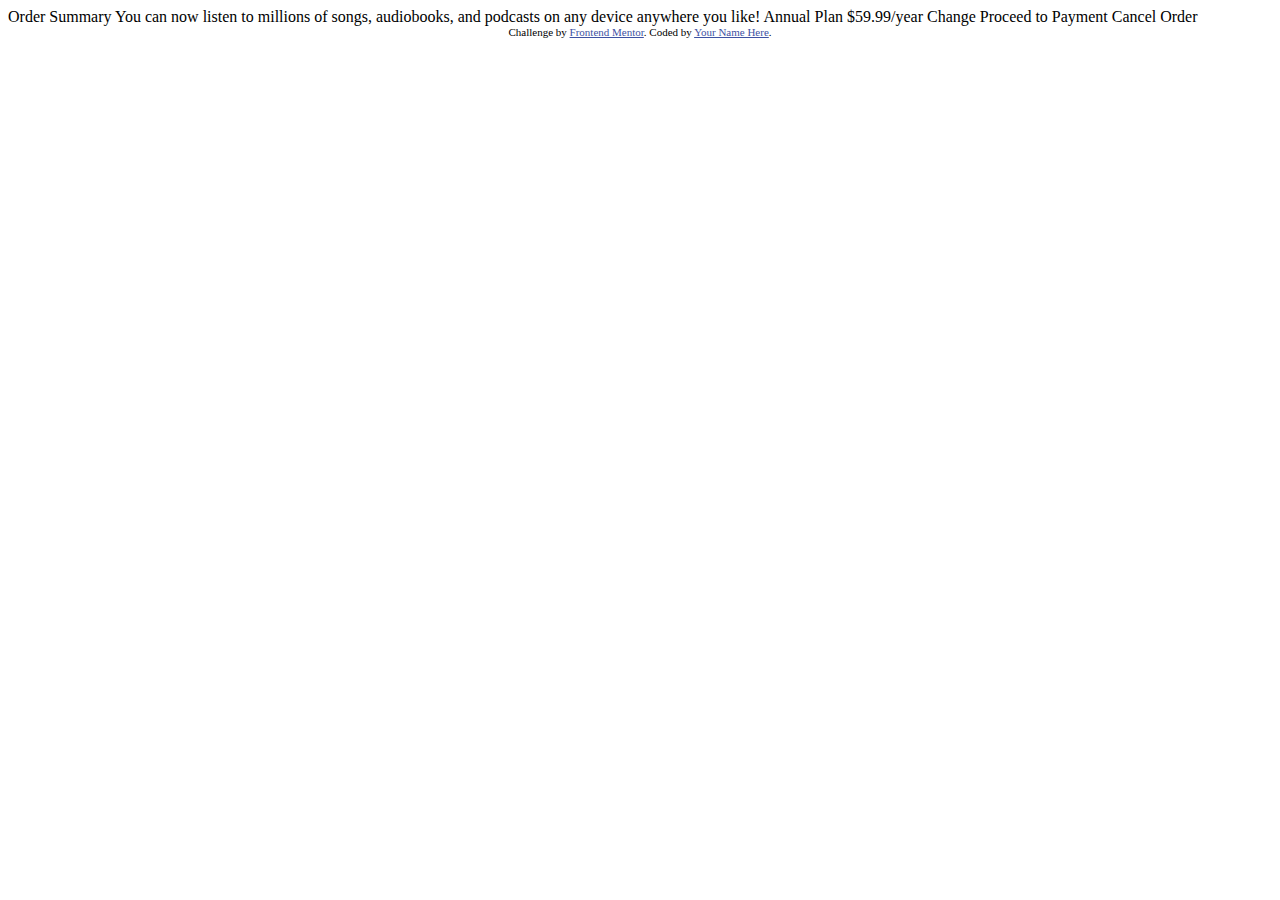
==== Projeto 1/index.html @ 7d6d4d02 "some changes" ====
<!DOCTYPE html>
<html lang="en">
<head>
  <meta charset="UTF-8">
  <meta name="viewport" content="width=device-width, initial-scale=1.0"> <!-- displays site properly based on user's device -->

  <link rel="icon" type="image/png" sizes="32x32" href="./images/favicon-32x32.png">
  
  <title>Frontend Mentor | Order summary card</title>

  <!-- Feel free to remove these styles or customise in your own stylesheet 👍 -->
  <style>
    .attribution { font-size: 11px; text-align: center; }
    .attribution a { color: hsl(228, 45%, 44%); }
  </style>
</head>
<body>

  Order Summary

  You can now listen to millions of songs, audiobooks, and podcasts on any 
  device anywhere you like!

  Annual Plan
  $59.99/year

  Change

  Proceed to Payment
  Cancel Order
  
  <div class="attribution">
    Challenge by <a href="https://www.frontendmentor.io?ref=challenge" target="_blank">Frontend Mentor</a>. 
    Coded by <a href="#">Your Name Here</a>.
  </div>
</body>
</html>
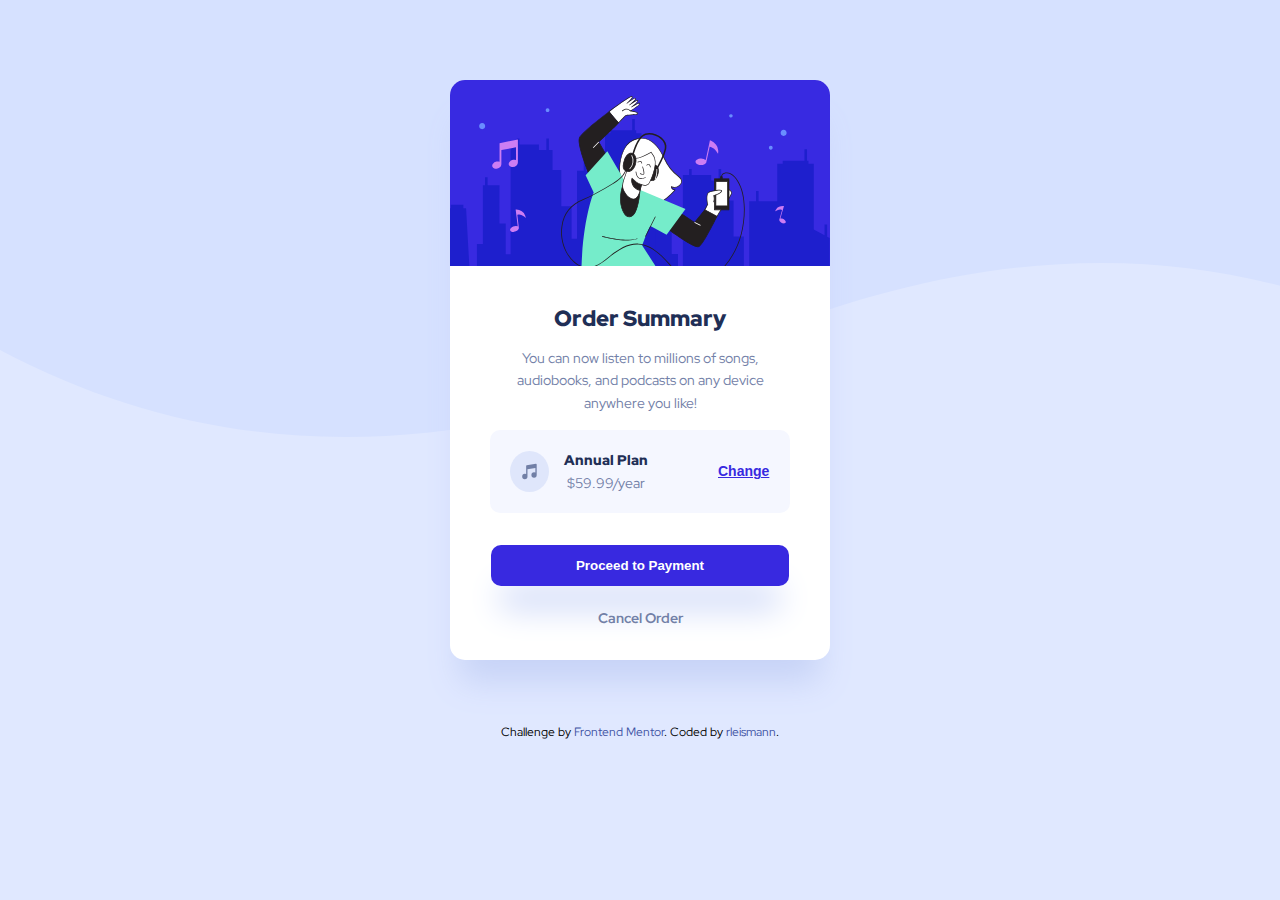
==== commit 7287978a: "edits" ====
--- a/Projeto 1/index.html
+++ b/Projeto 1/index.html
@@ -4,34 +4,42 @@
   <meta charset="UTF-8">
   <meta name="viewport" content="width=device-width, initial-scale=1.0"> <!-- displays site properly based on user's device -->
 
-  <link rel="icon" type="image/png" sizes="32x32" href="./images/favicon-32x32.png">
-  
   <title>Frontend Mentor | Order summary card</title>
 
-  <!-- Feel free to remove these styles or customise in your own stylesheet 👍 -->
-  <style>
-    .attribution { font-size: 11px; text-align: center; }
-    .attribution a { color: hsl(228, 45%, 44%); }
-  </style>
+  <link rel="icon" type="image/png" sizes="32x32" href="./images/favicon-32x32.png">
+  <link rel="stylesheet" href="style.css">
+
 </head>
 <body>
+    <div id="card">
+        <section id="card-img">
+            <img class="card-img" src="images/illustration-hero.svg" alt="girl listening to music">
+        </section>
+        <section id="summary">
+            <h1>Order Summary</h1>
 
-  Order Summary
-
-  You can now listen to millions of songs, audiobooks, and podcasts on any 
-  device anywhere you like!
-
-  Annual Plan
-  $59.99/year
-
-  Change
-
-  Proceed to Payment
-  Cancel Order
-  
-  <div class="attribution">
-    Challenge by <a href="https://www.frontendmentor.io?ref=challenge" target="_blank">Frontend Mentor</a>. 
-    Coded by <a href="#">Your Name Here</a>.
-  </div>
+            <p>
+                You can now listen to millions of songs, audiobooks, and podcasts on any
+                device anywhere you like!
+            </p>
+        </section>
+        <section id="plan">
+            <img class="plan-img" src="images/icon-music.svg" alt="">
+            <div class="price">
+                <h2>Annual Plan</h2>
+                <p>$59.99/year</p>
+            </div>
+            <button class="btn-change" type="button">Change</button>
+        </section>
+        
+        <section id="payment">
+            <button class="pay">Proceed to Payment</button>
+            <a class="cancel" href="#">Cancel Order</a>
+        </section>
+    </div>
+    <footer class="attribution">
+        Challenge by <a href="https://www.frontendmentor.io?ref=challenge" target="_blank">Frontend Mentor</a>. 
+        Coded by <a href="https://github.com/rleismann">rleismann</a>.
+    </footer>
 </body>
 </html>--- a/Projeto 1/style.css
+++ b/Projeto 1/style.css
@@ -0,0 +1,154 @@
+@charset "UTF-8";
+
+@import url('https://fonts.googleapis.com/css2?family=Red+Hat+Display:wght@500;700;900&display=swap');
+
+:root {
+    --color0: hsl(228, 45%, 44%);
+    --color1: hsl(225, 100%, 94%);
+    --color2: hsl(245, 75%, 52%);
+    --color3: hsl(225, 100%, 98%);
+    --color4: hsl(224, 23%, 55%);
+    --color5: hsl(223, 47%, 23%);
+}
+
+* {
+    margin: 0;
+    padding: 0;
+}
+
+body {
+    width: 100%;
+    height: 100%;
+    font-size: 16px;
+    font-family: 'Red Hat Display', sans-serif;
+    background-image: url(images/pattern-background-desktop.svg);
+    background-repeat: repeat-x;
+    background-color: var(--color1);
+}
+
+footer {
+    margin-top: 5em;
+}
+
+/* IDs */
+
+
+#card {
+    background-color: white;
+    height: 580px;
+    max-width: 380px;
+    text-align: center;
+    margin: 5em auto 4em auto;
+    border-radius: 15px;
+    box-shadow: 0px 32px 33px -10px rgba(199,211,247,1);
+}
+
+#summary {
+    margin: 2em 0 1em 0;
+}
+
+#summary h1 {
+    color: var(--color5);
+    font-size: 1.4em;
+    font-weight: 900;
+}
+
+#summary p {
+    font-size: 14px;
+    line-height: 1.6em;
+    padding: 1em 3em 0 3em;
+    color: var(--color4);
+}
+
+#plan {
+    display: flex;
+    background-color: var(--color3);
+    margin: 0 2.5em;
+    padding: 1.3em 0;
+    border-radius: 10px;
+}
+
+#plan h2 {
+    color: var(--color5);
+    font-size: 14px;
+    font-weight: 900;
+    padding-bottom: 5px;
+}
+
+#plan p {
+    color: var(--color4);
+    font-size: 14px;
+}
+
+#payment {
+    display: flex;
+    flex-direction: column;
+    margin-top: 2em;
+}
+
+/* Classes */
+
+.card-img {
+    max-width: 380px;
+    border-top-right-radius: 15px;
+    border-top-left-radius: 15px;
+}
+
+.plan-img {
+    width: 13%;
+    padding: 0 15px 0 20px;
+}
+
+.btn-change {
+    background-color: var(--color3);
+    font-weight: 700;
+    font-size: 14px;
+    color: var(--color2);
+    margin-left: 5em;
+    border: none;
+    text-decoration: underline;
+}
+
+.btn-change:hover {
+    text-decoration: none;
+    opacity: 50%;
+    cursor: pointer;
+}
+
+.pay {
+    background-color: var(--color2);
+    box-shadow: 0px 32px 33px -10px rgba(199,211,247,1);
+    color: white;
+    font-weight: 700;
+    margin: 0 3.1em 1.7em 3.1em;
+    padding: 1em 0;
+    border-radius: 10px;
+    border: none;
+}
+
+.pay:hover {
+    opacity: 80%;
+    cursor: pointer;
+}
+
+.cancel {
+    color: var(--color4);
+    font-size: 14px;
+    text-decoration: none;
+    font-weight: 700;
+}
+
+.cancel:hover {
+    color: var(--color5);
+}
+
+.attribution {
+    font-size: 12px;
+    text-align: center;
+}
+
+.attribution a {
+    color: hsl(228, 45%, 44%);
+    text-decoration: none;
+}
+
